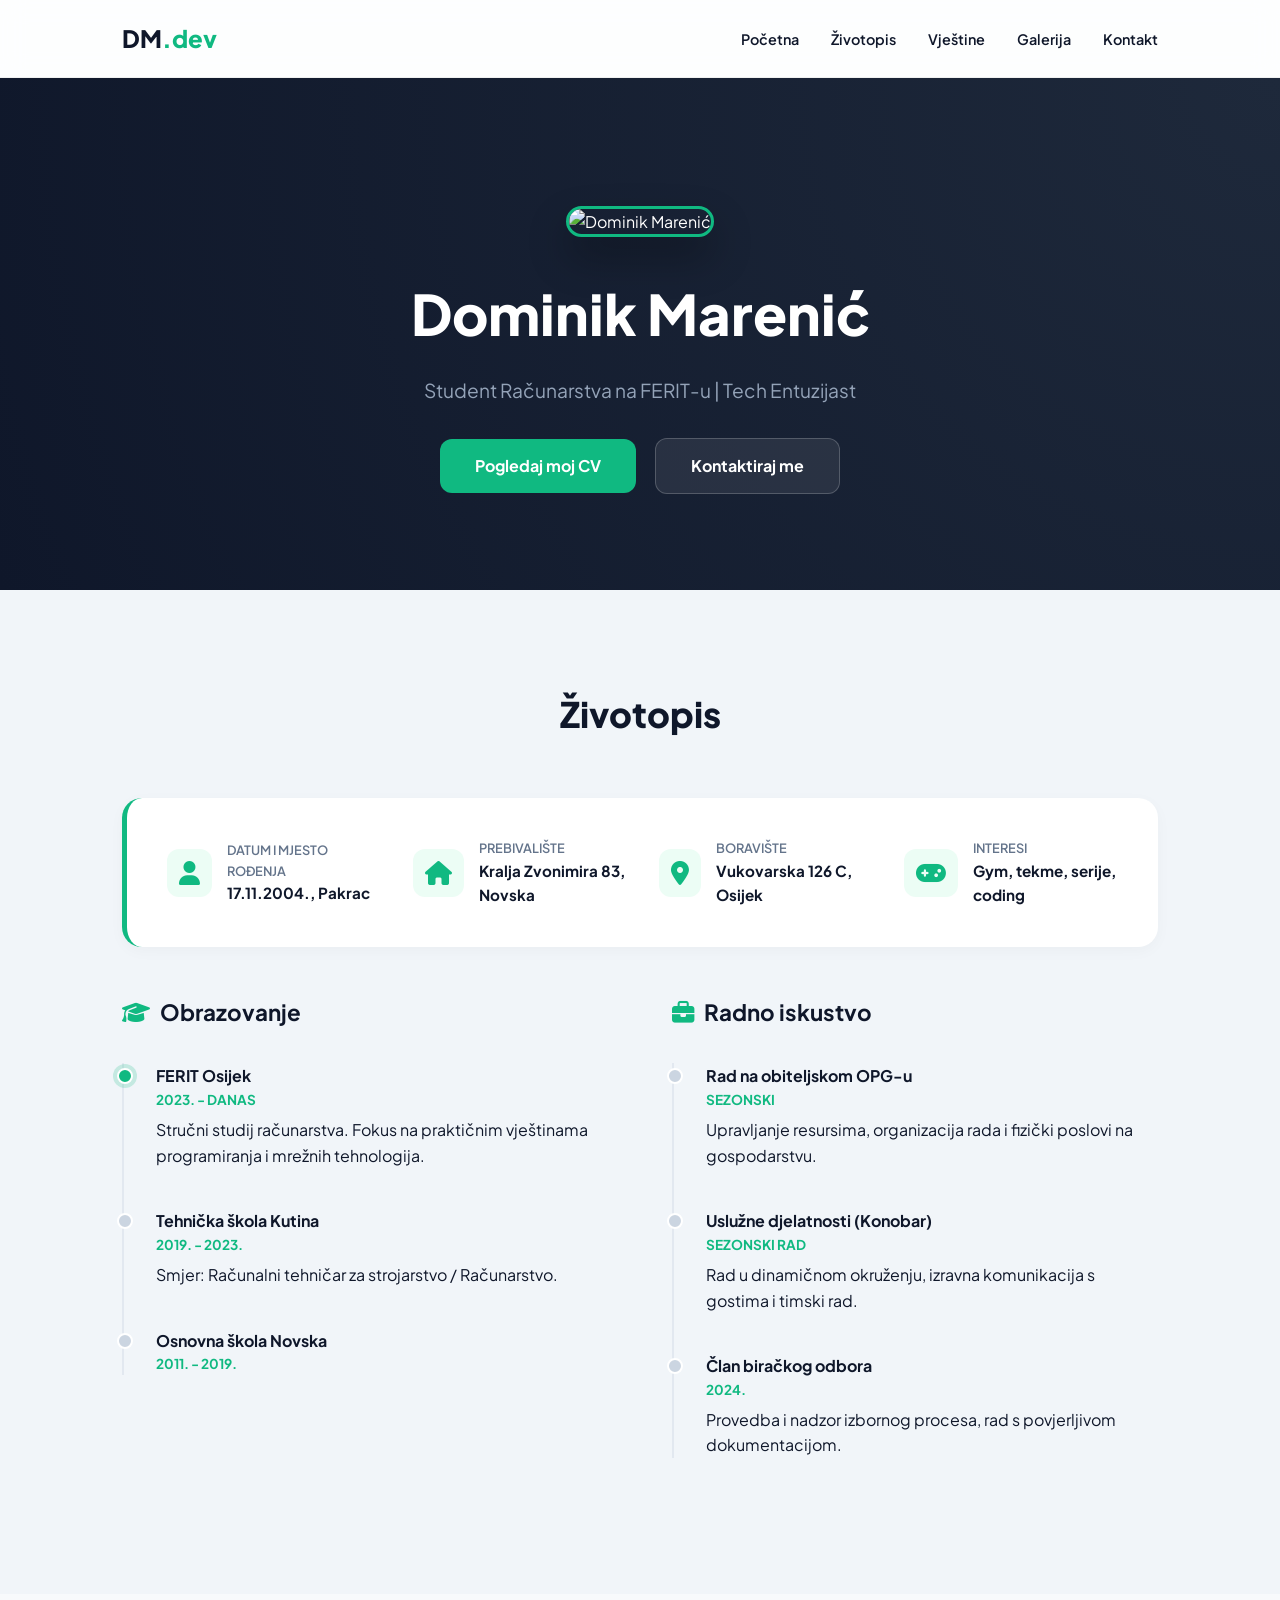
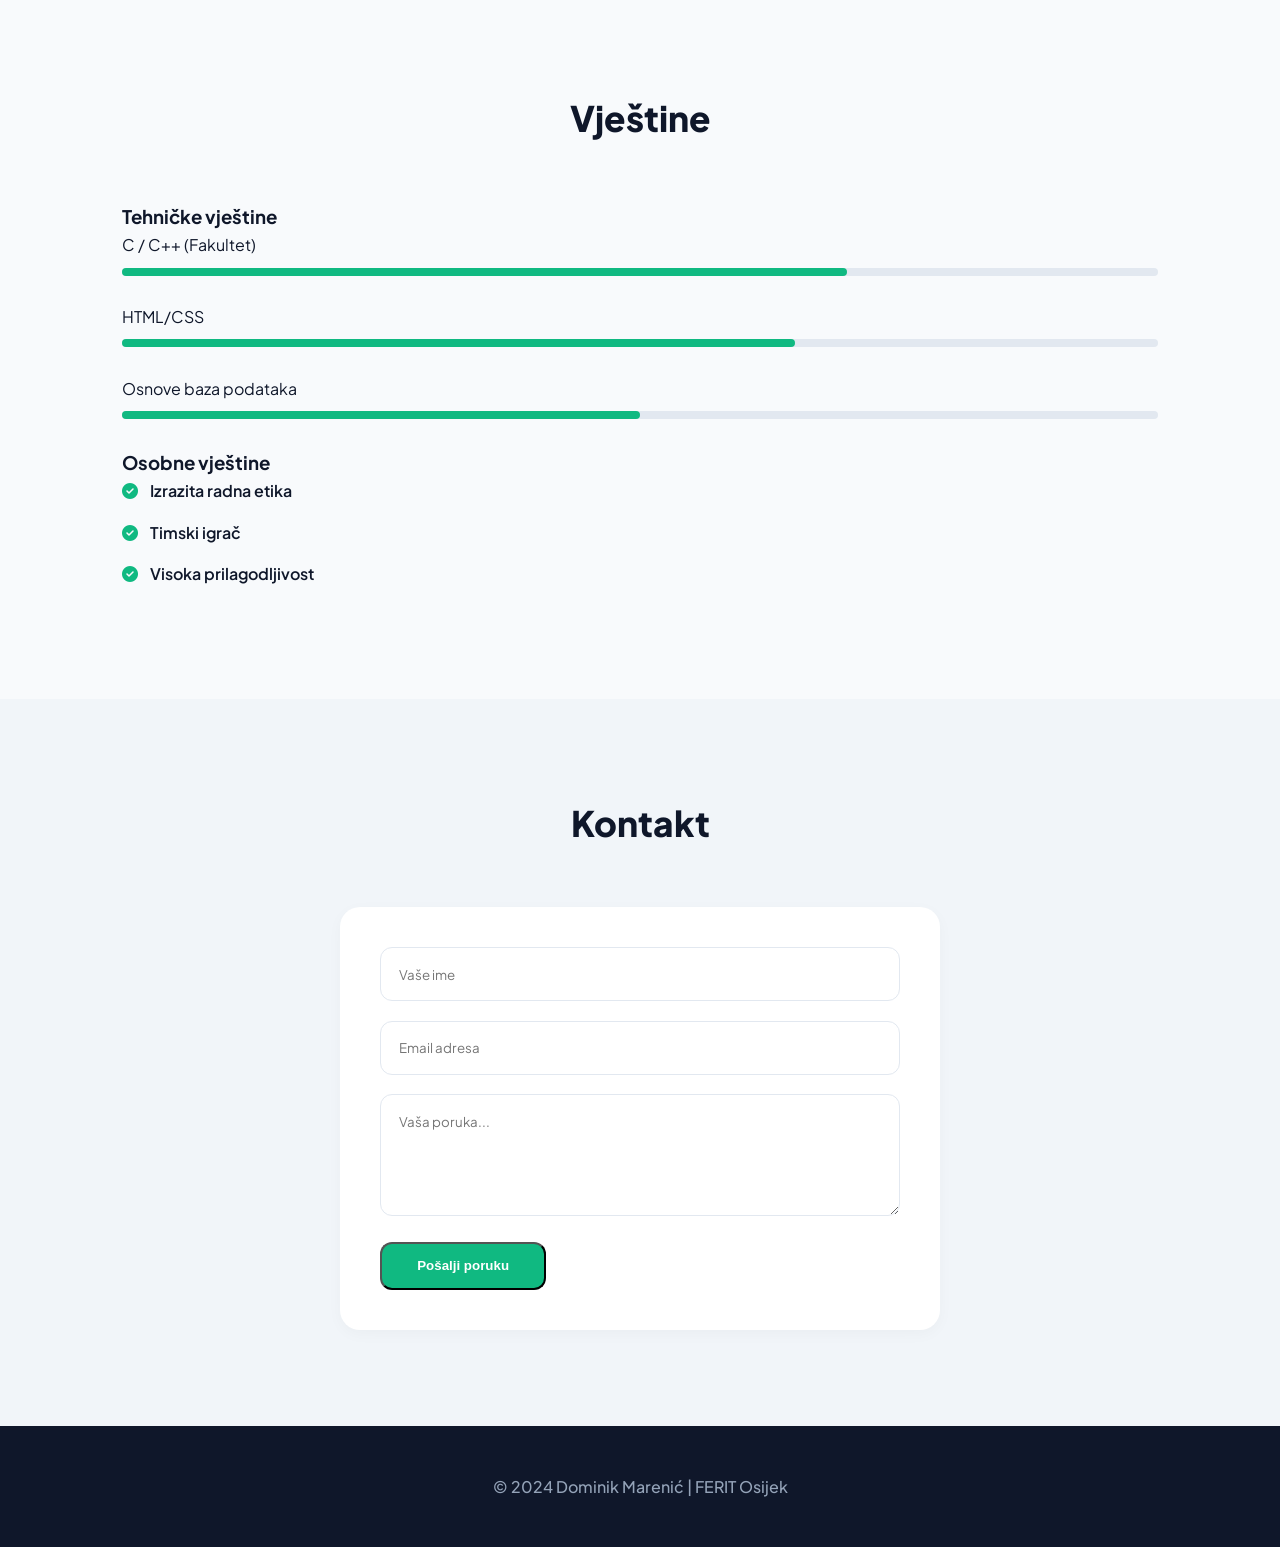
==== index.html @ 2224a260 "Add files via upload" ====
<!DOCTYPE html>
<html lang="hr">
<head>
    <meta charset="UTF-8">
    <meta name="viewport" content="width=device-width, initial-scale=1.0">
    <title>Dominik Marenić | Portfolio & CV</title>
    <link rel="stylesheet" href="home.css">
    <link href="https://fonts.googleapis.com/css2?family=Plus+Jakarta+Sans:wght@300;400;600;800&display=swap" rel="stylesheet">
    <link rel="stylesheet" href="https://cdnjs.cloudflare.com/ajax/libs/font-awesome/6.4.0/css/all.min.css">
</head>
<body>

    <nav class="navbar">
        <div class="container">
            <a href="#" class="logo">DM<span>.dev</span></a>
            <ul class="nav-links">
                <li><a href="#home">Početna</a></li>
                <li><a href="#cv">Životopis</a></li>
                <li><a href="#skills">Vještine</a></li>
                <li><a href="#gallery">Galerija</a></li>
                <li><a href="#contact">Kontakt</a></li>
            </ul>
        </div>
    </nav>

    <header id="home" class="hero">
        <div class="container hero-content">
            <div class="hero-image">
                <img src="https://images.unsplash.com/photo-1519085360753-af0119f7cbe7?auto=format&fit=crop&q=80&w=300" 
                     data-full="https://images.unsplash.com/photo-1519085360753-af0119f7cbe7?auto=format&fit=crop&q=100&w=1200" 
                     alt="Dominik Marenić" id="profile-img">
            </div>
            <div class="hero-text">
                <h1>Dominik Marenić</h1>
                <p class="subtitle">Student Računarstva na FERIT-u | Tech Entuzijast</p>
                <div class="cta-group">
                    <a href="#cv" class="btn btn-primary">Pogledaj moj CV</a>
                    <a href="#contact" class="btn btn-secondary">Kontaktiraj me</a>
                </div>
            </div>
        </div>
    </header>

    <section id="cv" class="section">
        <div class="container">
            <h2 class="section-title">Životopis</h2>
            
            <div class="cv-personal-info card">
                <div class="info-grid">
                    <div class="info-item">
                        <i class="fas fa-user"></i>
                        <div>
                            <span>Datum i mjesto rođenja</span>
                            <p>17.11.2004., Pakrac</p>
                        </div>
                    </div>
                    <div class="info-item">
                        <i class="fas fa-home"></i>
                        <div>
                            <span>Prebivalište</span>
                            <p>Kralja Zvonimira 83, Novska</p>
                        </div>
                    </div>
                    <div class="info-item">
                        <i class="fas fa-map-marker-alt"></i>
                        <div>
                            <span>Boravište</span>
                            <p>Vukovarska 126 C, Osijek</p>
                        </div>
                    </div>
                    <div class="info-item">
                        <i class="fas fa-gamepad"></i>
                        <div>
                            <span>Interesi</span>
                            <p>Gym, tekme, serije, coding</p>
                        </div>
                    </div>
                </div>
            </div>

            <div class="cv-wrapper">
                <div class="cv-column">
                    <h3 class="cv-subtitle"><i class="fas fa-graduation-cap"></i> Obrazovanje</h3>
                    <div class="timeline">
                        <div class="timeline-item active">
                            <h4>FERIT Osijek</h4>
                            <p class="date">2023. - Danas</p>
                            <p>Stručni studij računarstva. Fokus na praktičnim vještinama programiranja i mrežnih tehnologija.</p>
                        </div>
                        <div class="timeline-item">
                            <h4>Tehnička škola Kutina</h4>
                            <p class="date">2019. - 2023.</p>
                            <p>Smjer: Računalni tehničar za strojarstvo / Računarstvo.</p>
                        </div>
                        <div class="timeline-item">
                            <h4>Osnovna škola Novska</h4>
                            <p class="date">2011. - 2019.</p>
                        </div>
                    </div>
                </div>

                <div class="cv-column">
                    <h3 class="cv-subtitle"><i class="fas fa-briefcase"></i> Radno iskustvo</h3>
                    <div class="timeline">
                        <div class="timeline-item">
                            <h4>Rad na obiteljskom OPG-u</h4>
                            <p class="date">Sezonski</p>
                            <p>Upravljanje resursima, organizacija rada i fizički poslovi na gospodarstvu.</p>
                        </div>
                        <div class="timeline-item">
                            <h4>Uslužne djelatnosti (Konobar)</h4>
                            <p class="date">Sezonski rad</p>
                            <p>Rad u dinamičnom okruženju, izravna komunikacija s gostima i timski rad.</p>
                        </div>
                        <div class="timeline-item">
                            <h4>Član biračkog odbora</h4>
                            <p class="date">2024.</p>
                            <p>Provedba i nadzor izbornog procesa, rad s povjerljivom dokumentacijom.</p>
                        </div>
                    </div>
                </div>
            </div>
        </div>
    </section>

    <section id="skills" class="section bg-light">
        <div class="container">
            <h2 class="section-title">Vještine</h2>
            <div class="skills-wrapper">
                <div class="skill-category">
                    <h3>Tehničke vještine</h3>
                    <div class="skill-item">
                        <span>C / C++ (Fakultet)</span>
                        <div class="progress-bar"><div class="progress" style="width: 70%;"></div></div>
                    </div>
                    <div class="skill-item">
                        <span>HTML/CSS</span>
                        <div class="progress-bar"><div class="progress" style="width: 65%;"></div></div>
                    </div>
                    <div class="skill-item">
                        <span>Osnove baza podataka</span>
                        <div class="progress-bar"><div class="progress" style="width: 50%;"></div></div>
                    </div>
                </div>
                <div class="skill-category">
                    <h3>Osobne vještine</h3>
                    <ul class="soft-skills-list">
                        <li><i class="fas fa-check-circle"></i> Izrazita radna etika</li>
                        <li><i class="fas fa-check-circle"></i> Timski igrač</li>
                        <li><i class="fas fa-check-circle"></i> Visoka prilagodljivost</li>
                    </ul>
                </div>
            </div>
        </div>
    </section>

    <section id="contact" class="section">
        <div class="container">
            <h2 class="section-title">Kontakt</h2>
            <form class="contact-form card">
                <input type="text" placeholder="Vaše ime" required>
                <input type="email" placeholder="Email adresa" required>
                <textarea placeholder="Vaša poruka..." rows="5" required></textarea>
                <button type="submit" class="btn btn-primary">Pošalji poruku</button>
            </form>
        </div>
    </section>
 
    <div id="lightbox" class="lightbox">
        <span class="close">&times;</span>
        <img class="lightbox-content" id="lightbox-img">
    </div>

    <footer class="footer">
        <div class="container">
            <p>&copy; 2024 Dominik Marenić | FERIT Osijek</p>
        </div>
    </footer>
    <script src="home.js"></script>
</body>
</html>
---- home.css ----
:root {
    --primary: #10b981;
    --secondary: #3b82f6;
    --dark: #0f172a;
    --light: #f8fafc;
    --gray: #64748b;
    --card-bg: #ffffff;
    --transition: all 0.3s cubic-bezier(0.4, 0, 0.2, 1);
}

* {
    margin: 0;
    padding: 0;
    box-sizing: border-box;
}

body {
    font-family: 'Plus Jakarta Sans', sans-serif;
    line-height: 1.6;
    color: var(--dark);
    background-color: #f1f5f9;
}

.container {
    max-width: 1100px;
    margin: 0 auto;
    padding: 0 2rem;
}

/* Navigacija */
.navbar {
    position: sticky;
    top: 0;
    background: rgba(255, 255, 255, 0.85);
    backdrop-filter: blur(12px);
    z-index: 1000;
    padding: 1.2rem 0;
    border-bottom: 1px solid rgba(0,0,0,0.05);
}

.navbar .container { display: flex; justify-content: space-between; align-items: center; }

.logo { font-size: 1.5rem; font-weight: 800; text-decoration: none; color: var(--dark); }
.logo span { color: var(--primary); }

.nav-links { display: flex; list-style: none; }
.nav-links a { text-decoration: none; color: var(--dark); margin-left: 2rem; font-weight: 600; font-size: 0.9rem; transition: var(--transition); }
.nav-links a:hover { color: var(--primary); }

/* Hero */
.hero {
    padding: 8rem 0 6rem;
    background: radial-gradient(circle at top right, #1e293b, #0f172a);
    color: white;
    text-align: center;
}

.hero-image img {
    width: 160px;
    height: 160px;
    border-radius: 40px;
    border: 3px solid var(--primary);
    margin-bottom: 2rem;
    object-fit: cover;
    box-shadow: 0 20px 40px rgba(0,0,0,0.3);
}

.hero-image img:hover { transform: scale(1.05); }

.hero-text h1 { font-size: 3.5rem; font-weight: 800; margin-bottom: 1rem; }
.subtitle { font-size: 1.2rem; color: #94a3b8; margin-bottom: 2rem; }

/* Osobni podaci u CV-u */
.cv-personal-info {
    margin-bottom: 3rem;
    border-left: 5px solid var(--primary);
}

.info-grid {
    display: grid;
    grid-template-columns: repeat(auto-fit, minmax(200px, 1fr));
    gap: 2rem;
}

.info-item { display: flex; align-items: center; gap: 15px; }
.info-item i { font-size: 1.5rem; color: var(--primary); background: #ecfdf5; padding: 12px; border-radius: 12px; }
.info-item span { font-size: 0.8rem; color: var(--gray); font-weight: 600; text-transform: uppercase; display: block; }
.info-item p { font-weight: 700; font-size: 0.95rem; color: var(--dark); }

/* CV Sekcije */
.cv-wrapper { display: grid; grid-template-columns: 1fr 1fr; gap: 4rem; }
.cv-subtitle { margin-bottom: 2rem; display: flex; align-items: center; gap: 10px; font-size: 1.4rem; }
.cv-subtitle i { color: var(--primary); }

.timeline { border-left: 2px solid #e2e8f0; padding-left: 2rem; }
.timeline-item { position: relative; margin-bottom: 2.5rem; }
.timeline-item::before {
    content: ''; position: absolute; left: calc(-2rem - 7px); top: 5px;
    width: 12px; height: 12px; border-radius: 50%; background: #cbd5e1; border: 2px solid white;
}
.timeline-item.active::before { background: var(--primary); box-shadow: 0 0 0 4px rgba(16, 185, 129, 0.2); }

.date { font-size: 0.85rem; font-weight: 700; color: var(--primary); text-transform: uppercase; margin-bottom: 0.4rem; }

/* Globalne Sekcije */
.section { padding: 6rem 0; }
.section-title { text-align: center; font-size: 2.2rem; margin-bottom: 3.5rem; font-weight: 800; }
.bg-light { background-color: #f8fafc; }

.card { background: white; padding: 2.5rem; border-radius: 20px; box-shadow: 0 4px 15px rgba(0,0,0,0.03); }

.btn { padding: 0.9rem 2.2rem; border-radius: 12px; text-decoration: none; font-weight: 700; transition: var(--transition); display: inline-block; }
.btn-primary { background: var(--primary); color: white; }
.btn-secondary { background: rgba(255,255,255,0.08); color: white; border: 1px solid rgba(255,255,255,0.2); margin-left: 1rem; }
.btn-primary:hover { transform: translateY(-3px); box-shadow: 0 10px 20px rgba(16, 185, 129, 0.2); }

/* Vještine */
.skill-item { margin-bottom: 1.8rem; }
.progress-bar { background: #e2e8f0; height: 8px; border-radius: 10px; margin-top: 0.6rem; }
.progress { background: var(--primary); height: 100%; border-radius: 10px; }

.soft-skills-list { list-style: none; }
.soft-skills-list li { margin-bottom: 1rem; display: flex; align-items: center; gap: 12px; font-weight: 600; }
.soft-skills-list i { color: var(--primary); }

/* Kontakt */
.contact-form { max-width: 600px; margin: 0 auto; }
.contact-form input, .contact-form textarea { width: 100%; padding: 1.1rem; margin-bottom: 1.2rem; border: 1px solid #e2e8f0; border-radius: 12px; font-family: inherit; outline: none; transition: 0.3s; }
.contact-form input:focus, .contact-form textarea:focus { border-color: var(--primary); box-shadow: 0 0 0 3px rgba(16, 185, 129, 0.1); }

/* LIGHTBOX STILOVI */
.lightbox {
    display: none; /* Skriveno po defaultu */
    position: fixed;
    z-index: 9999;
    top: 0; left: 0; width: 100%; height: 100%;
    background: rgba(0, 0, 0, 0.9);
    justify-content: center;
    align-items: center;
}

.lightbox-content {
    max-width: 85%;
    max-height: 85%;
    border: 4px solid white;
    border-radius: 5px;
}

.footer { background: var(--dark); color: #94a3b8; padding: 3rem 0; text-align: center; font-weight: 500; }

@media (max-width: 768px) {
    .cv-wrapper, .info-grid { grid-template-columns: 1fr; }
    .hero-text h1 { font-size: 2.4rem; }
    .nav-links { display: none; }
}
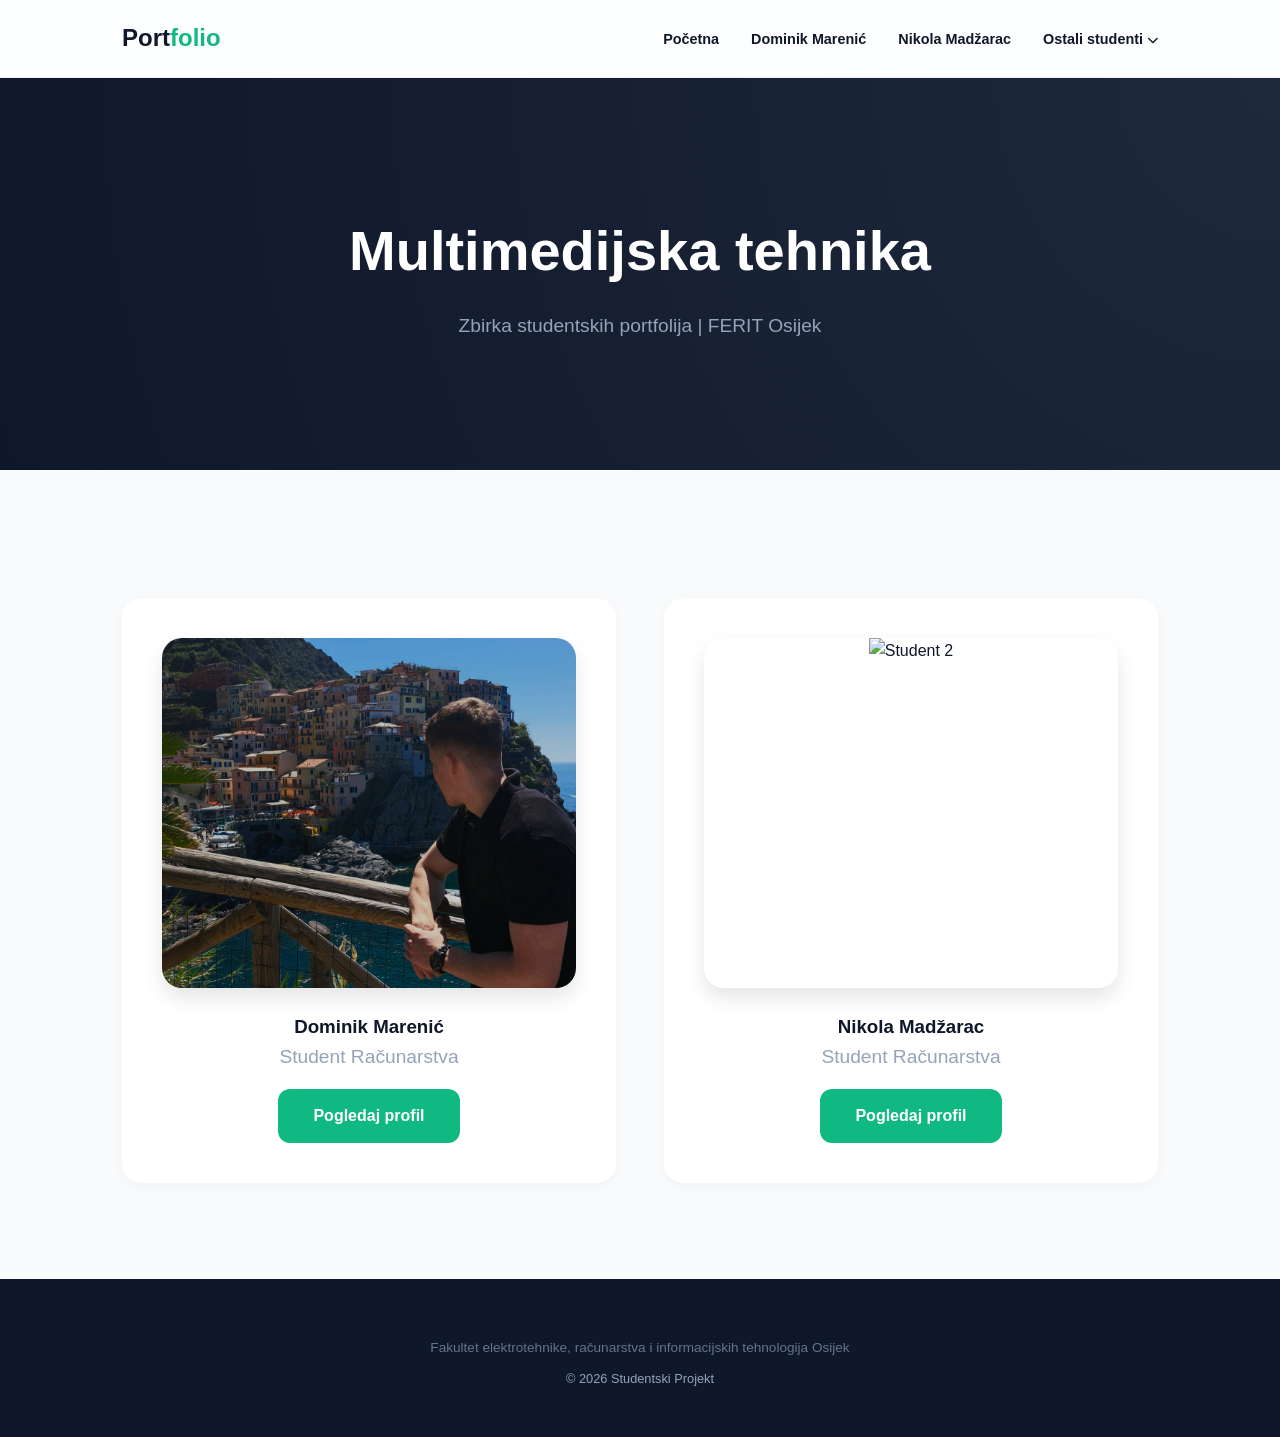
==== commit 490f5901: "Add files via upload" ====
--- a/index.html
+++ b/index.html
@@ -3,179 +3,78 @@
 <head>
     <meta charset="UTF-8">
     <meta name="viewport" content="width=device-width, initial-scale=1.0">
-    <title>Dominik Marenić | Portfolio & CV</title>
+    <title>Početna | Studentski Portfoliji</title>
     <link rel="stylesheet" href="home.css">
-    <link href="https://fonts.googleapis.com/css2?family=Plus+Jakarta+Sans:wght@300;400;600;800&display=swap" rel="stylesheet">
     <link rel="stylesheet" href="https://cdnjs.cloudflare.com/ajax/libs/font-awesome/6.4.0/css/all.min.css">
 </head>
 <body>
 
     <nav class="navbar">
         <div class="container">
-            <a href="#" class="logo">DM<span>.dev</span></a>
+            <a href="index.html" class="logo">Port<span>folio</span></a>
             <ul class="nav-links">
-                <li><a href="#home">Početna</a></li>
-                <li><a href="#cv">Životopis</a></li>
-                <li><a href="#skills">Vještine</a></li>
-                <li><a href="#gallery">Galerija</a></li>
-                <li><a href="#contact">Kontakt</a></li>
+                <li><a href="index.html">Početna</a></li>
+                <li><a href="student1.html">Dominik Marenić</a></li>
+                <li><a href="student2.html">Nikola Madžarac</a></li>
+                <li class="dropdown">
+                    <span class="dropbtn">Ostali studenti <i class="fas fa-chevron-down" style="font-size: 0.7rem;"></i></span>
+                    <div class="dropdown-content">
+                        <a href="https://webbiography.onrender.com/" target="_blank">Matija Cikojević</a>
+                        <a href="Student 3</a>
+                        <a href="#">Student 2</a>
+                    </div>
+                </li>
             </ul>
         </div>
     </nav>
 
-    <header id="home" class="hero">
-        <div class="container hero-content">
-            <div class="hero-image">
-                <img src="https://images.unsplash.com/photo-1519085360753-af0119f7cbe7?auto=format&fit=crop&q=80&w=300" 
-                     data-full="https://images.unsplash.com/photo-1519085360753-af0119f7cbe7?auto=format&fit=crop&q=100&w=1200" 
-                     alt="Dominik Marenić" id="profile-img">
-            </div>
+    <header class="hero">
+        <div class="container">
             <div class="hero-text">
-                <h1>Dominik Marenić</h1>
-                <p class="subtitle">Student Računarstva na FERIT-u | Tech Entuzijast</p>
-                <div class="cta-group">
-                    <a href="#cv" class="btn btn-primary">Pogledaj moj CV</a>
-                    <a href="#contact" class="btn btn-secondary">Kontaktiraj me</a>
-                </div>
+                <h1>Multimedijska tehnika</h1>
+                <p class="subtitle">Zbirka studentskih portfolija | FERIT Osijek</p>
             </div>
         </div>
     </header>
 
-    <section id="cv" class="section">
+    <section class="section bg-light">
         <div class="container">
-            <h2 class="section-title">Životopis</h2>
-            
-            <div class="cv-personal-info card">
-                <div class="info-grid">
-                    <div class="info-item">
-                        <i class="fas fa-user"></i>
-                        <div>
-                            <span>Datum i mjesto rođenja</span>
-                            <p>17.11.2004., Pakrac</p>
+
+            <div class="student-cards">
+                <div class="card student-card">
+                    <a href="student1.html" class="student-link">
+                        <div class="student-img-container">
+                            <img src="slike/IMG-20250426-WA0003.jpg" alt="Dominik Marenić">
                         </div>
-                    </div>
-                    <div class="info-item">
-                        <i class="fas fa-home"></i>
-                        <div>
-                            <span>Prebivalište</span>
-                            <p>Kralja Zvonimira 83, Novska</p>
-                        </div>
-                    </div>
-                    <div class="info-item">
-                        <i class="fas fa-map-marker-alt"></i>
-                        <div>
-                            <span>Boravište</span>
-                            <p>Vukovarska 126 C, Osijek</p>
-                        </div>
-                    </div>
-                    <div class="info-item">
-                        <i class="fas fa-gamepad"></i>
-                        <div>
-                            <span>Interesi</span>
-                            <p>Gym, tekme, serije, coding</p>
-                        </div>
-                    </div>
-                </div>
-            </div>
-
-            <div class="cv-wrapper">
-                <div class="cv-column">
-                    <h3 class="cv-subtitle"><i class="fas fa-graduation-cap"></i> Obrazovanje</h3>
-                    <div class="timeline">
-                        <div class="timeline-item active">
-                            <h4>FERIT Osijek</h4>
-                            <p class="date">2023. - Danas</p>
-                            <p>Stručni studij računarstva. Fokus na praktičnim vještinama programiranja i mrežnih tehnologija.</p>
-                        </div>
-                        <div class="timeline-item">
-                            <h4>Tehnička škola Kutina</h4>
-                            <p class="date">2019. - 2023.</p>
-                            <p>Smjer: Računalni tehničar za strojarstvo / Računarstvo.</p>
-                        </div>
-                        <div class="timeline-item">
-                            <h4>Osnovna škola Novska</h4>
-                            <p class="date">2011. - 2019.</p>
-                        </div>
-                    </div>
+                        <h3>Dominik Marenić</h3>
+                        <p class="subtitle" style="margin-bottom: 1rem;">Student Računarstva</p>
+                        <span class="btn btn-primary">Pogledaj profil</span>
+                    </a>
                 </div>
 
-                <div class="cv-column">
-                    <h3 class="cv-subtitle"><i class="fas fa-briefcase"></i> Radno iskustvo</h3>
-                    <div class="timeline">
-                        <div class="timeline-item">
-                            <h4>Rad na obiteljskom OPG-u</h4>
-                            <p class="date">Sezonski</p>
-                            <p>Upravljanje resursima, organizacija rada i fizički poslovi na gospodarstvu.</p>
+                <div class="card student-card">
+                    <a href="student2.html" class="student-link">
+                        <div class="student-img-container">
+                            <img src="https://images.unsplash.com/photo-1506794778202-cad84cf45f1d?auto=format&fit=crop&q=80&w=800" alt="Student 2">
                         </div>
-                        <div class="timeline-item">
-                            <h4>Uslužne djelatnosti (Konobar)</h4>
-                            <p class="date">Sezonski rad</p>
-                            <p>Rad u dinamičnom okruženju, izravna komunikacija s gostima i timski rad.</p>
-                        </div>
-                        <div class="timeline-item">
-                            <h4>Član biračkog odbora</h4>
-                            <p class="date">2024.</p>
-                            <p>Provedba i nadzor izbornog procesa, rad s povjerljivom dokumentacijom.</p>
-                        </div>
-                    </div>
+                        <h3>Nikola Madžarac</h3>
+                        <p class="subtitle" style="margin-bottom: 1rem;">Student Računarstva</p>
+                        <span class="btn btn-primary">Pogledaj profil</span>
+                    </a>
                 </div>
             </div>
         </div>
     </section>
 
-    <section id="skills" class="section bg-light">
-        <div class="container">
-            <h2 class="section-title">Vještine</h2>
-            <div class="skills-wrapper">
-                <div class="skill-category">
-                    <h3>Tehničke vještine</h3>
-                    <div class="skill-item">
-                        <span>C / C++ (Fakultet)</span>
-                        <div class="progress-bar"><div class="progress" style="width: 70%;"></div></div>
-                    </div>
-                    <div class="skill-item">
-                        <span>HTML/CSS</span>
-                        <div class="progress-bar"><div class="progress" style="width: 65%;"></div></div>
-                    </div>
-                    <div class="skill-item">
-                        <span>Osnove baza podataka</span>
-                        <div class="progress-bar"><div class="progress" style="width: 50%;"></div></div>
-                    </div>
-                </div>
-                <div class="skill-category">
-                    <h3>Osobne vještine</h3>
-                    <ul class="soft-skills-list">
-                        <li><i class="fas fa-check-circle"></i> Izrazita radna etika</li>
-                        <li><i class="fas fa-check-circle"></i> Timski igrač</li>
-                        <li><i class="fas fa-check-circle"></i> Visoka prilagodljivost</li>
-                    </ul>
-                </div>
-            </div>
-        </div>
-    </section>
-
-    <section id="contact" class="section">
-        <div class="container">
-            <h2 class="section-title">Kontakt</h2>
-            <form class="contact-form card">
-                <input type="text" placeholder="Vaše ime" required>
-                <input type="email" placeholder="Email adresa" required>
-                <textarea placeholder="Vaša poruka..." rows="5" required></textarea>
-                <button type="submit" class="btn btn-primary">Pošalji poruku</button>
-            </form>
-        </div>
-    </section>
- 
-    <div id="lightbox" class="lightbox">
-        <span class="close">&times;</span>
-        <img class="lightbox-content" id="lightbox-img">
-    </div>
 
     <footer class="footer">
         <div class="container">
-            <p>&copy; 2024 Dominik Marenić | FERIT Osijek</p>
+            <p class="footer-note">
+                Fakultet elektrotehnike, računarstva i informacijskih tehnologija Osijek
+            </p>
+            <p style="font-size: 0.8rem; margin-top: 10px;">&copy; 2026 Studentski Projekt</p>
         </div>
     </footer>
-    <script src="home.js"></script>
+
 </body>
 </html>
--- a/home.css
+++ b/home.css
@@ -55,7 +55,17 @@
     text-align: center;
 }
 
-.hero-image img {
+/* --- CSS ZOOM BEZ JS-a (Samo za profilnu sliku) --- */
+#zoom-check {
+    display: none;
+}
+
+.zoom-label {
+    cursor: pointer;
+    display: inline-block;
+}
+
+.hero-image img#profile-img {
     width: 160px;
     height: 160px;
     border-radius: 40px;
@@ -63,14 +73,39 @@
     margin-bottom: 2rem;
     object-fit: cover;
     box-shadow: 0 20px 40px rgba(0,0,0,0.3);
-}
-
-.hero-image img:hover { transform: scale(1.05); }
+    transition: transform 0.4s ease;
+}
+
+#zoom-check:checked ~ .zoom-label img#profile-img {
+    position: fixed;
+    top: 50%;
+    left: 50%;
+    transform: translate(-50%, -50%) scale(1.8);
+    width: auto;
+    max-width: 80vw;
+    height: auto;
+    max-height: 70vh;
+    z-index: 9999;
+    border-radius: 20px;
+    box-shadow: 0 0 80px rgba(0,0,0,0.9);
+}
+
+#zoom-check:checked ~ .zoom-label::before {
+    content: "";
+    position: fixed;
+    top: 0; left: 0;
+    width: 100vw; height: 100vh;
+    background: rgba(0,0,0,0.75);
+    z-index: 9998;
+}
+
+.hero-image img#profile-img:hover { transform: scale(1.05); }
+/* ------------------------- */
 
 .hero-text h1 { font-size: 3.5rem; font-weight: 800; margin-bottom: 1rem; }
 .subtitle { font-size: 1.2rem; color: #94a3b8; margin-bottom: 2rem; }
 
-/* Osobni podaci u CV-u */
+/* Osobni podaci */
 .cv-personal-info {
     margin-bottom: 3rem;
     border-left: 5px solid var(--primary);
@@ -114,6 +149,56 @@
 .btn-secondary { background: rgba(255,255,255,0.08); color: white; border: 1px solid rgba(255,255,255,0.2); margin-left: 1rem; }
 .btn-primary:hover { transform: translateY(-3px); box-shadow: 0 10px 20px rgba(16, 185, 129, 0.2); }
 
+/* Hobiji i Interesi Grid */
+.hobbies-grid {
+    display: grid;
+    grid-template-columns: repeat(2, 1fr);
+    gap: 2rem;
+}
+
+.hobby-img {
+    width: 100%;
+    height: 250px;
+    object-fit: cover;
+    border-radius: 15px;
+    cursor: zoom-in;
+    transition: transform 0.3s ease;
+}
+
+.hobby-img:hover {
+    transform: scale(1.03);
+}
+
+.hobby-img.zoomed {
+    position: fixed;
+    top: 50%;
+    left: 50%;
+    transform: translate(-50%, -50%) scale(1.3);
+    z-index: 9999;
+    max-width: 85vw;
+    max-height: 85vh;
+    width: auto;
+    height: auto;
+    box-shadow: 0 0 80px rgba(0,0,0,0.9);
+    border-radius: 20px;
+    cursor: zoom-out;
+}
+
+/* Tamni overlay za uvećane slike */
+.overlay {
+    display: none;
+    position: fixed;
+    top: 0; left: 0;
+    width: 100vw; height: 100vh;
+    background: rgba(0,0,0,0.8);
+    z-index: 9998;
+    cursor: zoom-out;
+}
+
+.overlay.active {
+    display: block;
+}
+
 /* Vještine */
 .skill-item { margin-bottom: 1.8rem; }
 .progress-bar { background: #e2e8f0; height: 8px; border-radius: 10px; margin-top: 0.6rem; }
@@ -128,28 +213,252 @@
 .contact-form input, .contact-form textarea { width: 100%; padding: 1.1rem; margin-bottom: 1.2rem; border: 1px solid #e2e8f0; border-radius: 12px; font-family: inherit; outline: none; transition: 0.3s; }
 .contact-form input:focus, .contact-form textarea:focus { border-color: var(--primary); box-shadow: 0 0 0 3px rgba(16, 185, 129, 0.1); }
 
-/* LIGHTBOX STILOVI */
-.lightbox {
-    display: none; /* Skriveno po defaultu */
-    position: fixed;
-    z-index: 9999;
-    top: 0; left: 0; width: 100%; height: 100%;
-    background: rgba(0, 0, 0, 0.9);
-    justify-content: center;
-    align-items: center;
-}
-
-.lightbox-content {
-    max-width: 85%;
-    max-height: 85%;
-    border: 4px solid white;
-    border-radius: 5px;
-}
-
 .footer { background: var(--dark); color: #94a3b8; padding: 3rem 0; text-align: center; font-weight: 500; }
 
+/* Video sekcija */
+.video-container {
+    max-width: 800px;
+    margin: 0 auto;
+    padding: 1rem;
+    overflow: hidden;
+}
+
+.video-container video {
+    width: 100%;
+    height: auto;
+    border-radius: 12px;
+    display: block;
+    box-shadow: 0 10px 30px rgba(0, 0, 0, 0.1);
+}
+
+.video-caption {
+    margin-top: 1.5rem;
+    text-align: center;
+    color: var(--gray);
+    font-weight: 600;
+}
+
 @media (max-width: 768px) {
-    .cv-wrapper, .info-grid { grid-template-columns: 1fr; }
+    .cv-wrapper, .info-grid, .hobbies-grid { grid-template-columns: 1fr; }
     .hero-text h1 { font-size: 2.4rem; }
     .nav-links { display: none; }
-}+}
+
+/* --- Dodaj ovo na kraj tvoje home.css datoteke --- */
+
+/* Audio sekcija */
+.audio-player-card {
+    max-width: 650px;
+    margin: 0 auto;
+    padding: 2.5rem !important;
+}
+
+.audio-header {
+    display: flex;
+    align-items: center;
+    gap: 1.5rem;
+    margin-bottom: 2rem;
+}
+
+.audio-icon {
+    width: 64px;
+    height: 64px;
+    background: #ecfdf5;
+    color: var(--primary);
+    border-radius: 50%;
+    display: flex;
+    align-items: center;
+    justify-content: center;
+    font-size: 1.8rem;
+    flex-shrink: 0;
+}
+
+.audio-text h3 {
+    margin-bottom: 0.3rem;
+    font-size: 1.3rem;
+    font-weight: 700;
+}
+
+.audio-text p {
+    color: var(--gray);
+    font-size: 0.95rem;
+}
+
+.audio-controls-wrapper {
+    background: #f8fafc;
+    padding: 1.2rem;
+    border-radius: 16px;
+    margin-bottom: 1rem;
+    border: 1px solid #e2e8f0;
+}
+
+.audio-controls-wrapper audio {
+    width: 100%;
+    height: 40px;
+}
+
+/* Stil za audio kontrole u Chrome/Safari preglednicima */
+audio::-webkit-media-controls-panel {
+    background-color: #f8fafc;
+}
+
+.audio-note {
+    font-size: 0.85rem;
+    color: var(--gray);
+    display: flex;
+    align-items: center;
+    gap: 8px;
+    font-weight: 500;
+}
+
+.audio-note i {
+    color: var(--secondary);
+}
+
+@media (max-width: 500px) {
+    .audio-header {
+        flex-direction: column;
+        text-align: center;
+    }
+    .audio-player-card {
+        padding: 1.5rem !important;
+    }
+}
+
+/* ... sav vaš prethodni CSS ... */
+
+/* DODANE KLASE ZA UKLANJANJE INLINE STILOVA */
+
+.cv-personal-info.card {
+    margin-top: 40px;
+    margin-bottom: 3rem;
+    border-left: 5px solid var(--primary);
+}
+
+.info-title {
+    margin-bottom: 20px;
+    text-align: center;
+}
+
+.hobby-card {
+    text-align: center;
+}
+
+.hobby-card h3 {
+    margin-bottom: 1rem;
+}
+
+.icon-primary {
+    color: var(--primary);
+}
+
+.audio-player-card.card {
+    padding: 2.5rem;
+}
+
+.progress.p-70 { width: 70%; }
+.progress.p-65 { width: 65%; }
+
+.footer-note {
+    font-size: 0.85rem;
+    margin-top: 10px;
+    color: #64748b;
+}
+
+.footer-link {
+    color: var(--primary);
+    text-decoration: none;
+}
+
+/* Specifični stilovi za index.html koji nadopunjuju home.css */
+        .student-cards {
+            display: grid;
+            grid-template-columns: repeat(auto-fit, minmax(300px, 1fr));
+            gap: 3rem;
+            margin-top: 2rem;
+        }
+
+        .student-card {
+            text-align: center;
+            transition: var(--transition);
+            overflow: hidden;
+            cursor: pointer;
+        }
+
+        .student-card:hover {
+            transform: translateY(-10px);
+        }
+
+        .student-link {
+            text-decoration: none;
+            color: inherit;
+            display: block;
+        }
+
+        .student-img-container {
+            width: 100%;
+            height: 350px;
+            overflow: hidden;
+            border-radius: 20px;
+            margin-bottom: 1.5rem;
+            box-shadow: 0 10px 20px rgba(0,0,0,0.1);
+        }
+
+        .student-img-container img {
+            width: 100%;
+            height: 100%;
+            object-fit: cover;
+            transition: var(--transition);
+        }
+
+        .student-card:hover .student-img-container img {
+            transform: scale(1.1);
+        }
+
+        /* Dropdown izbornik za navigaciju */
+        .dropdown {
+            position: relative;
+            display: inline-block;
+            margin-left: 2rem;
+        }
+
+        .dropbtn {
+            color: var(--dark);
+            font-weight: 600;
+            font-size: 0.9rem;
+            cursor: pointer;
+            transition: var(--transition);
+        }
+
+        .dropdown-content {
+            display: none;
+            position: absolute;
+            background-color: white;
+            min-width: 180px;
+            box-shadow: 0px 8px 16px rgba(0,0,0,0.1);
+            border-radius: 8px;
+            z-index: 1;
+            top: 100%;
+            right: 0;
+            text-align: left;
+        }
+
+        .dropdown-content a {
+            color: var(--dark);
+            padding: 12px 16px;
+            text-decoration: none;
+            display: block;
+            margin-left: 0 !important;
+            font-size: 0.85rem;
+            border-bottom: 1px solid #f1f5f9;
+        }
+
+        .dropdown-content a:last-child { border-bottom: none; }
+
+        .dropdown-content a:hover {
+            background-color: #f1f5f9;
+            color: var(--primary);
+        }
+
+        .dropdown:hover .dropdown-content { display: block; }
+        .dropdown:hover .dropbtn { color: var(--primary); }        
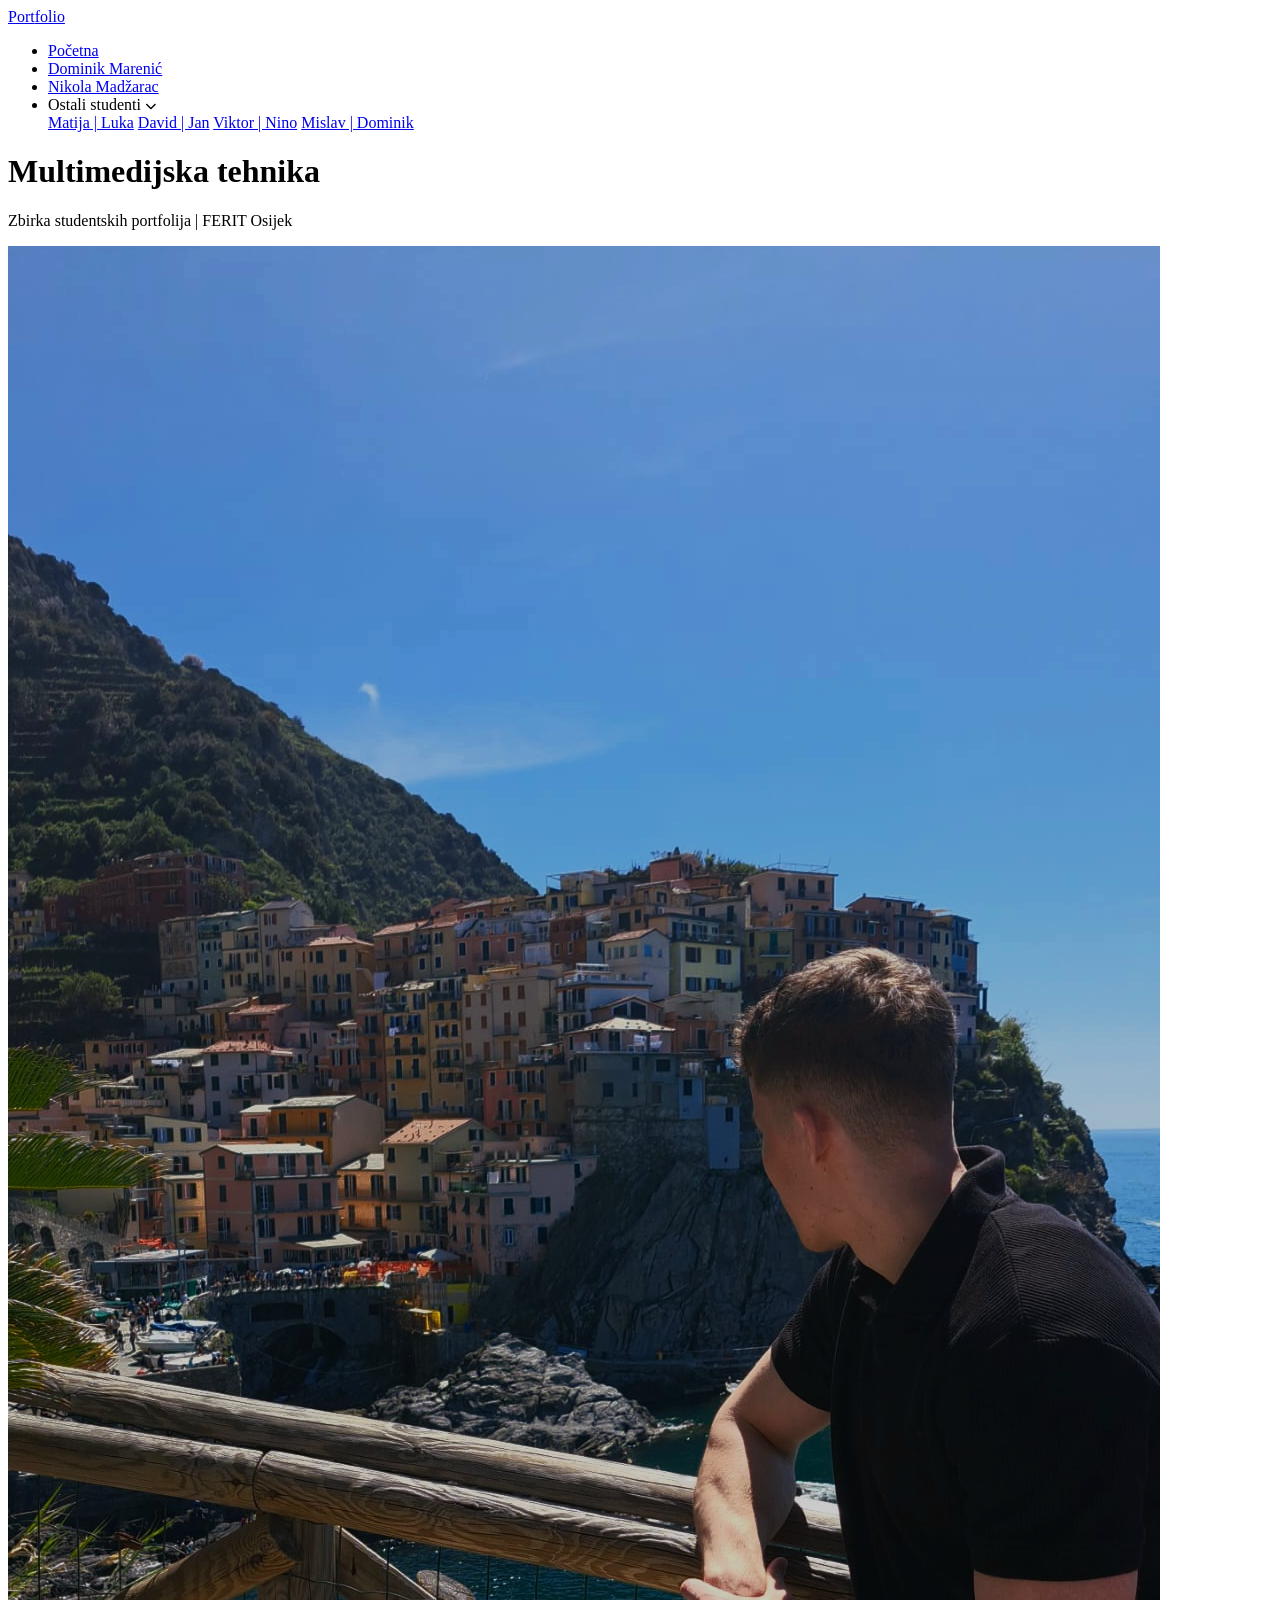
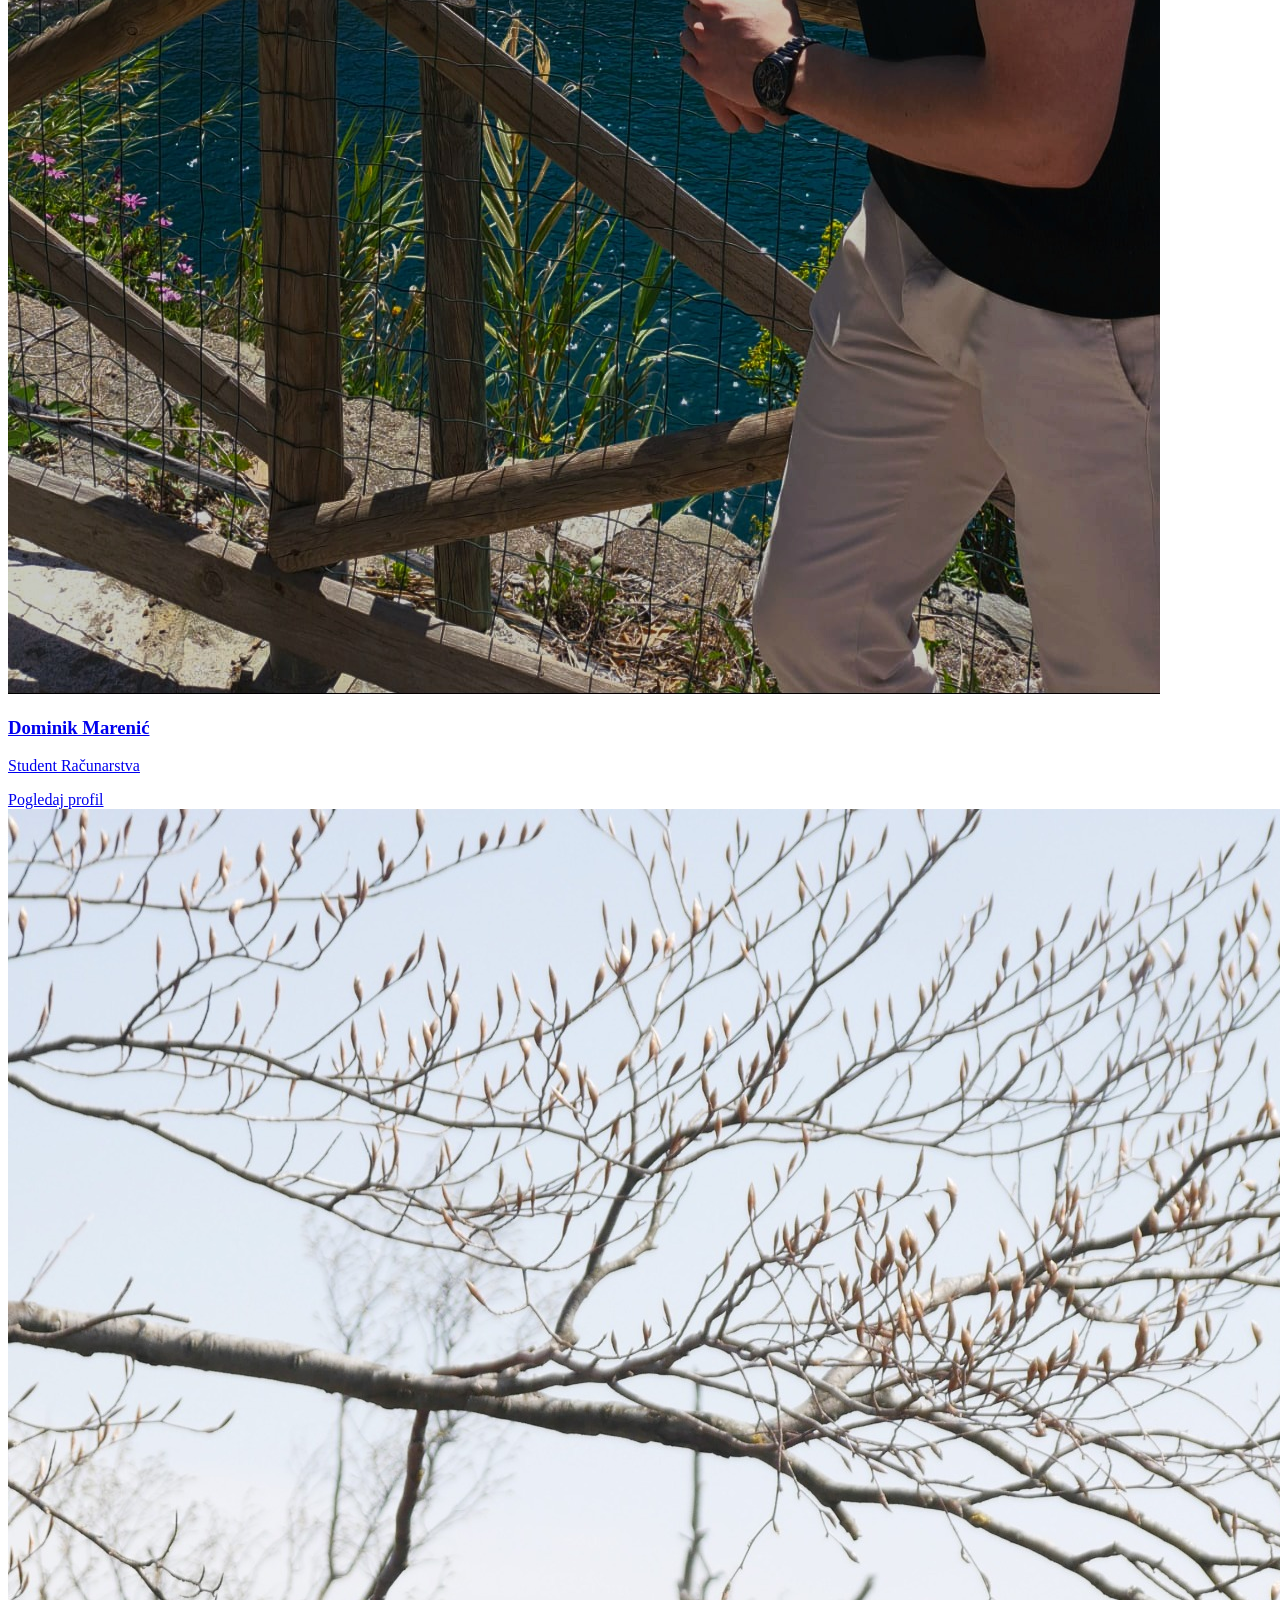
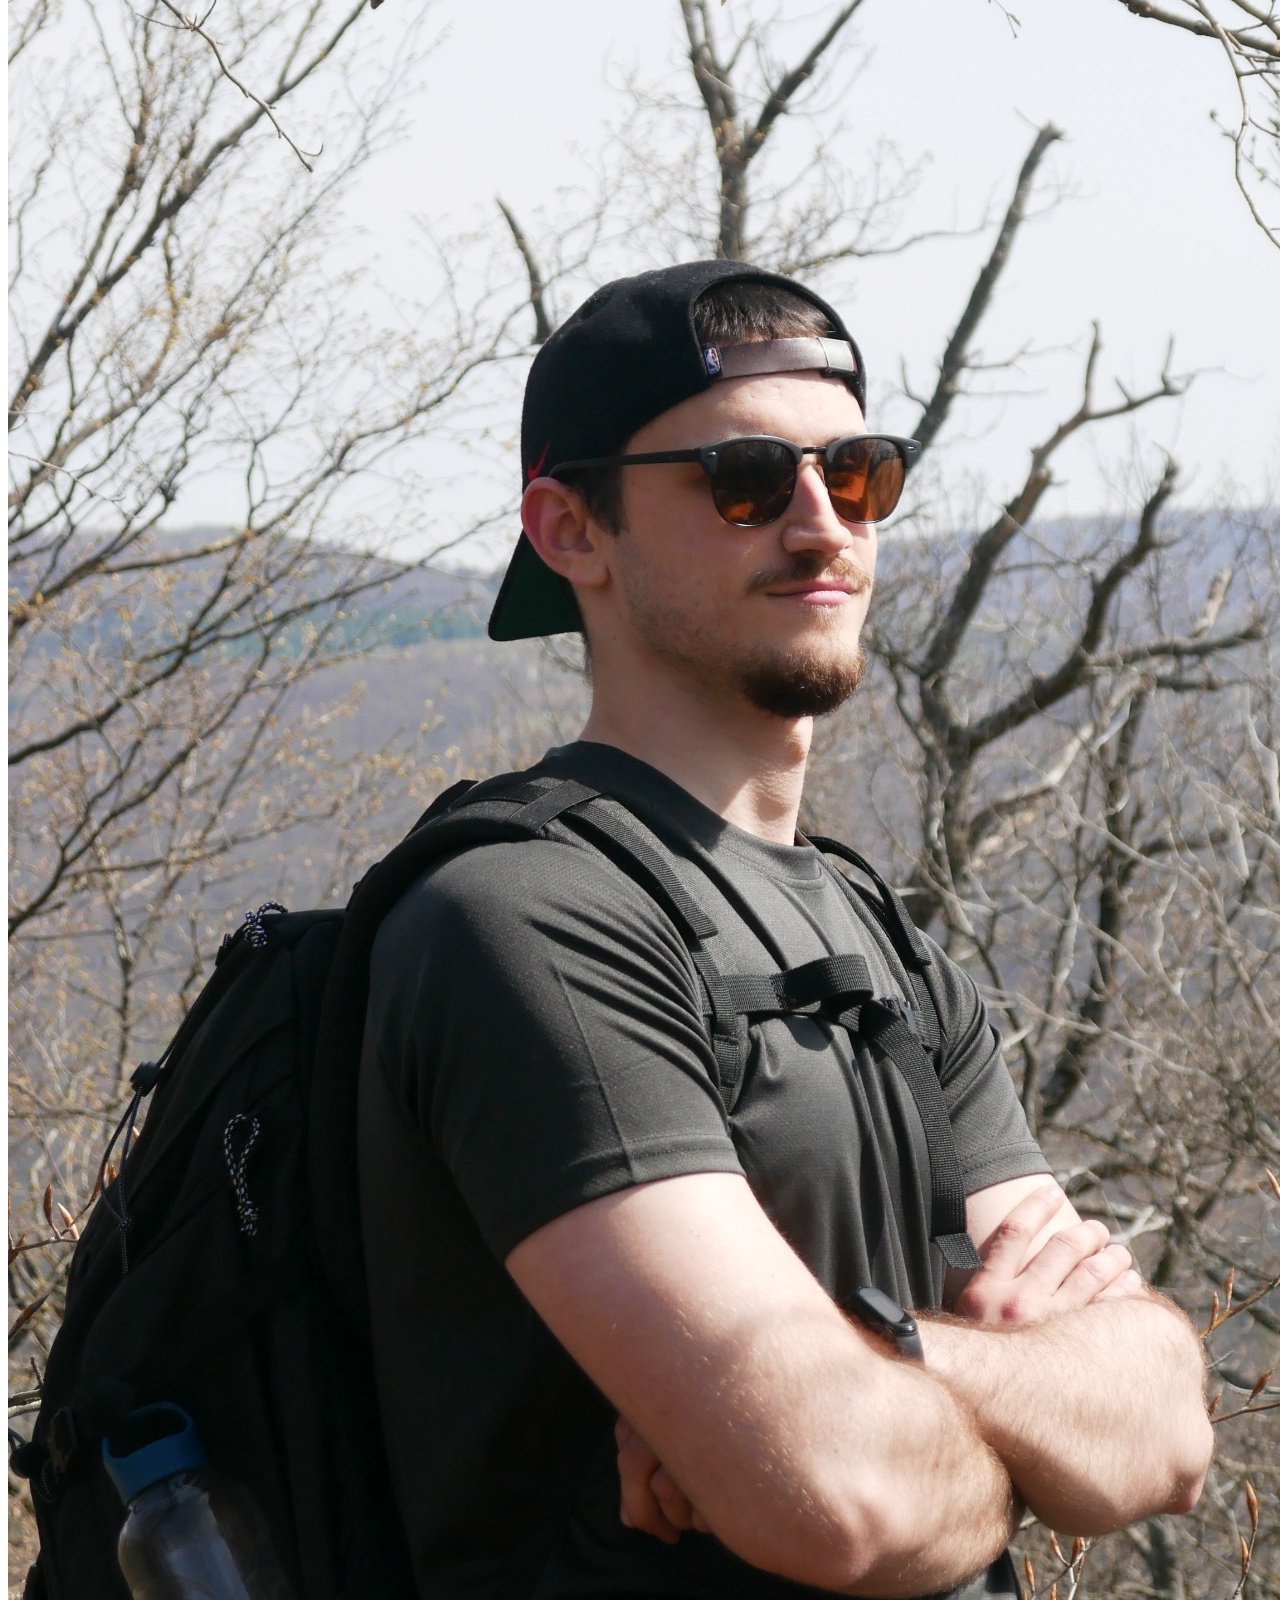
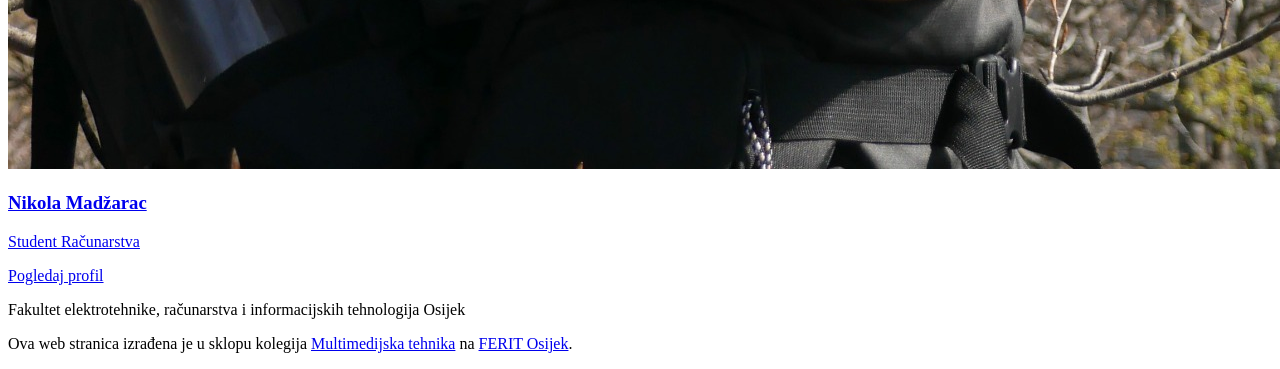
==== commit 52f5052d: "Revise index.html with new student links and styles Updated links and added additional student profi" ====
--- a/index.html
+++ b/index.html
@@ -4,8 +4,9 @@
     <meta charset="UTF-8">
     <meta name="viewport" content="width=device-width, initial-scale=1.0">
     <title>Početna | Studentski Portfoliji</title>
-    <link rel="stylesheet" href="home.css">
+    <link rel="stylesheet" href="style.css">
     <link rel="stylesheet" href="https://cdnjs.cloudflare.com/ajax/libs/font-awesome/6.4.0/css/all.min.css">
+    <link href="https://fonts.googleapis.com/css2?family=Plus+Jakarta+Sans:wght@300;400;600;800&display=swap" rel="stylesheet">
 </head>
 <body>
 
@@ -19,9 +20,10 @@
                 <li class="dropdown">
                     <span class="dropbtn">Ostali studenti <i class="fas fa-chevron-down" style="font-size: 0.7rem;"></i></span>
                     <div class="dropdown-content">
-                        <a href="https://webbiography.onrender.com/" target="_blank">Matija Cikojević</a>
-                        <a href="Student 3</a>
-                        <a href="#">Student 2</a>
+                        <a href="https://webbiography.onrender.com/" target="_blank">Matija | Luka</a>
+                        <a href="https://marj-david.github.io/" target="_blank">David | Jan</a>
+                        <a href="https://multimedija-kv-06de54.gitlab.io/" target="_blank">Viktor | Nino</a>
+                        <a href="https://mt-webprojekt.onrender.com/" target="_blank">Mislav | Dominik</a>
                     </div>
                 </li>
             </ul>
@@ -55,7 +57,7 @@
                 <div class="card student-card">
                     <a href="student2.html" class="student-link">
                         <div class="student-img-container">
-                            <img src="https://images.unsplash.com/photo-1506794778202-cad84cf45f1d?auto=format&fit=crop&q=80&w=800" alt="Student 2">
+                            <img src="slike/nm.jpg" alt="Student 2">
                         </div>
                         <h3>Nikola Madžarac</h3>
                         <p class="subtitle" style="margin-bottom: 1rem;">Student Računarstva</p>
@@ -72,9 +74,13 @@
             <p class="footer-note">
                 Fakultet elektrotehnike, računarstva i informacijskih tehnologija Osijek
             </p>
-            <p style="font-size: 0.8rem; margin-top: 10px;">&copy; 2026 Studentski Projekt</p>
+            
+            <p class="footer-note">
+                Ova web stranica izrađena je u sklopu kolegija 
+                <a href="https://moodle.srce.hr/2025-2026/course/view.php?id=233933" target="_blank" class="footer-link">Multimedijska tehnika</a> na <a href="https://www.ferit.unios.hr/" target="_blank" class="footer-link">FERIT Osijek</a>.
+            </p>
         </div>
     </footer>
 
 </body>
-</html>+</html>
